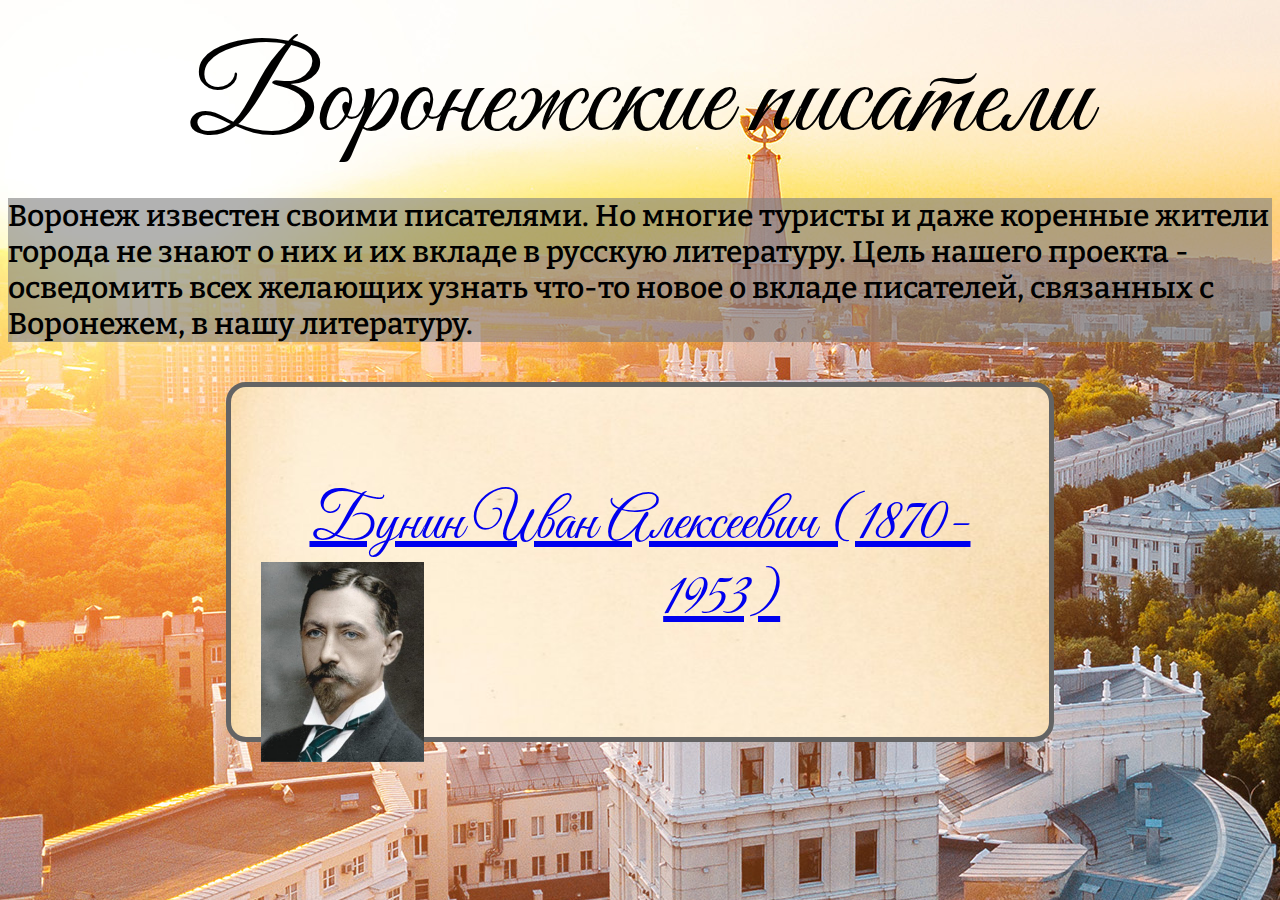
==== index.html @ ada85713 "версия 1" ====
<!DOCTYPE html>
<html lang="en">
<head>
    <link rel="preconnect" href="https://fonts.googleapis.com">
<link rel="preconnect" href="https://fonts.gstatic.com" crossorigin>
<link href="https://fonts.googleapis.com/css2?family=Bitter:ital,wght@0,100..900;1,100..900&family=Great+Vibes&family=Pacifico&display=swap" rel="stylesheet">
    <link rel="preconnect" href="https://fonts.googleapis.com">
    <link rel="preconnect" href="https://fonts.gstatic.com" crossorigin>
    <link href="https://fonts.googleapis.com/css2?family=Great+Vibes&display=swap" rel="stylesheet">
    <link rel="stylesheet" href="styles.css">
    <meta charset="UTF-8">
    <meta name="viewport" content="width=device-width, initial-scale=1.0">
    <title>Сайт команды Троян</title>
</head>
<body style="img:'главная страница фон.jpg'">
    <div id="VORPIS">Воронежские писатели</div>
    <div id="osnovnoi">
            Воронеж известен своими писателями. Но многие туристы и даже коренные жители города
            не знают о них и их вкладе в русскую литературу. Цель нашего проекта - осведомить всех желающих узнать что-то
            новое о вкладе писателей, связанных с Воронежем, в нашу литературу.
    </div>
    <a href="bunin.html" >
    <div id="bunin">Бунин Иван Алексеевич (1870-1953)<img src="бунин.jpg" style="height:200px;float:left"></div></a>
</body>
</html>
---- styles.css ----
body{
    background-image:url('главная страница фон.jpg');
}
#VORPIS{
    font-size: 120px;
    font-family: "Great Vibes", cursive;
    font-weight: 550;
    font-style: normal;
    margin-left: auto;
    margin-right: auto;
    text-align: center;
    padding: 20px;
}
#osnovnoi{
    font-size: 30px;
    font-family: "Bitter", cursive;
    font-weight: 550;
    background-color: rgba(127,127,127,0.6);
}
#bunin{
    margin: 40px;
    background-image:url("литературный фон.jpg");
    border-width: 5px;
    border-style: solid;
    border-color: rgb(100, 100, 100);
    border-radius: 20px;
    width:60%;
    font-size: 60px;
    font-family: "Great Vibes", cursive;
    font-weight: 550;
    text-align: center;
    margin-left: auto;
    margin-right: auto;
    padding:30px;
    padding-top:100px;
    padding-bottom: 100px;
}
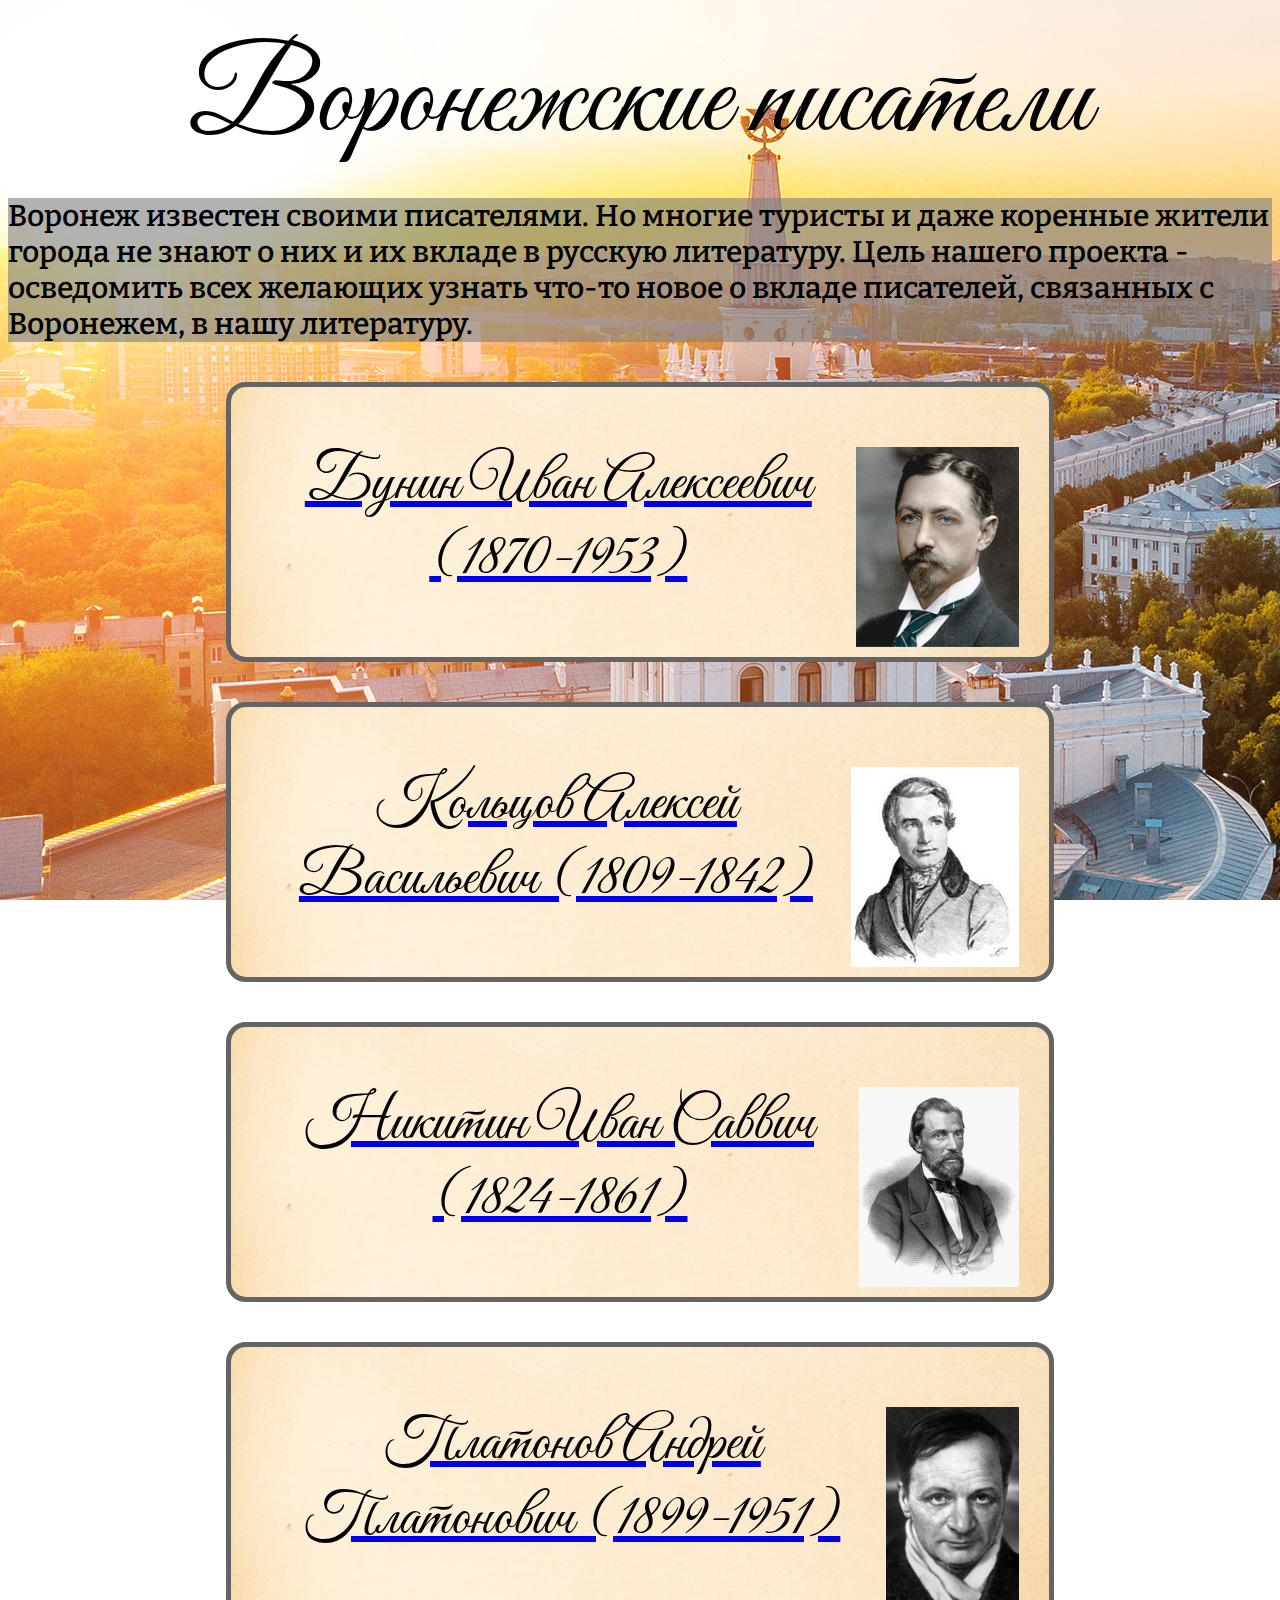
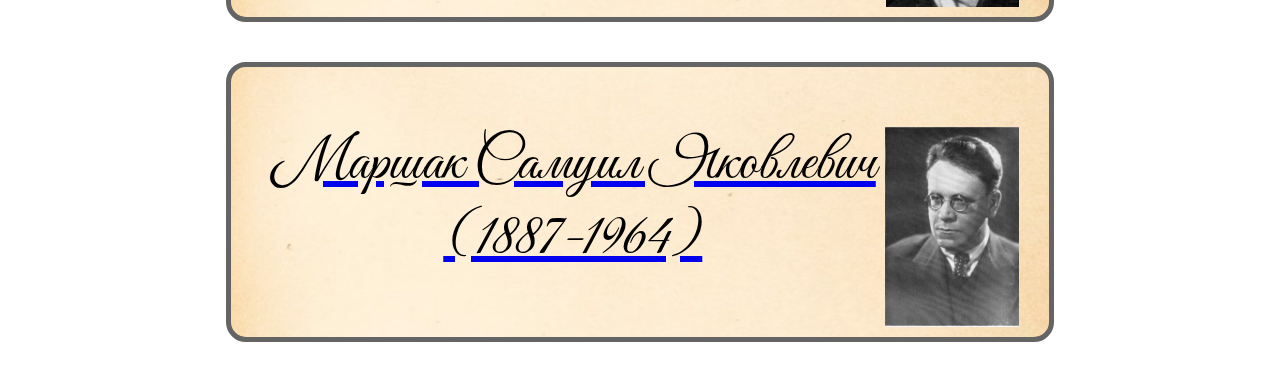
==== commit 9e380942: "2 версия" ====
--- a/index.html
+++ b/index.html
@@ -19,7 +19,11 @@
             не знают о них и их вкладе в русскую литературу. Цель нашего проекта - осведомить всех желающих узнать что-то
             новое о вкладе писателей, связанных с Воронежем, в нашу литературу.
     </div>
-    <a href="bunin.html" >
-    <div id="bunin">Бунин Иван Алексеевич (1870-1953)<img src="бунин.jpg" style="height:200px;float:left"></div></a>
+    <a href="bunin.html" target=_blank><div class="authors"><img src="бунин.jpg" style="height:200px;float:inline-end;"> <span>Бунин  Иван  Алексеевич (1870-1953)<span> </div></a>
+    <a href="koltsov.html" target=_blank><div class="authors"><img src="кольцов.jpg" style="height:200px;float:inline-end;"> <span>Кольцов  Алексей  Васильевич (1809-1842)<span> </div></a>
+    <a href="nikitin.html" target=_blank><div class="authors"><img src="никитин.jpg" style="height:200px;float:inline-end;"> <span>Никитин  Иван  Саввич (1824-1861)<span> </div></a>
+    <a href="platonov.html" target=_blank><div class="authors"><img src="платонов.jpg" style="height:200px;float:inline-end;"> <span>Платонов  Андрей  Платонович (1899-1951)<span> </div></a>
+    <a href="marshak.html" target=_blank><div class="authors"><img src="маршак.jpg" style="height:200px;float:inline-end;"> <span>Маршак  Самуил  Яковлевич (1887-1964)<span> </div></a>
+
 </body>
 </html>--- a/styles.css
+++ b/styles.css
@@ -1,5 +1,6 @@
 body{
     background-image:url('главная страница фон.jpg');
+    background-attachment: fixed;
 }
 #VORPIS{
     font-size: 120px;
@@ -17,7 +18,7 @@
     font-weight: 550;
     background-color: rgba(127,127,127,0.6);
 }
-#bunin{
+.authors{
     margin: 40px;
     background-image:url("литературный фон.jpg");
     border-width: 5px;
@@ -28,10 +29,11 @@
     font-size: 60px;
     font-family: "Great Vibes", cursive;
     font-weight: 550;
+    color:black;
     text-align: center;
     margin-left: auto;
     margin-right: auto;
     padding:30px;
-    padding-top:100px;
-    padding-bottom: 100px;
+    padding-top:60px;
+    padding-bottom: 60px;
 }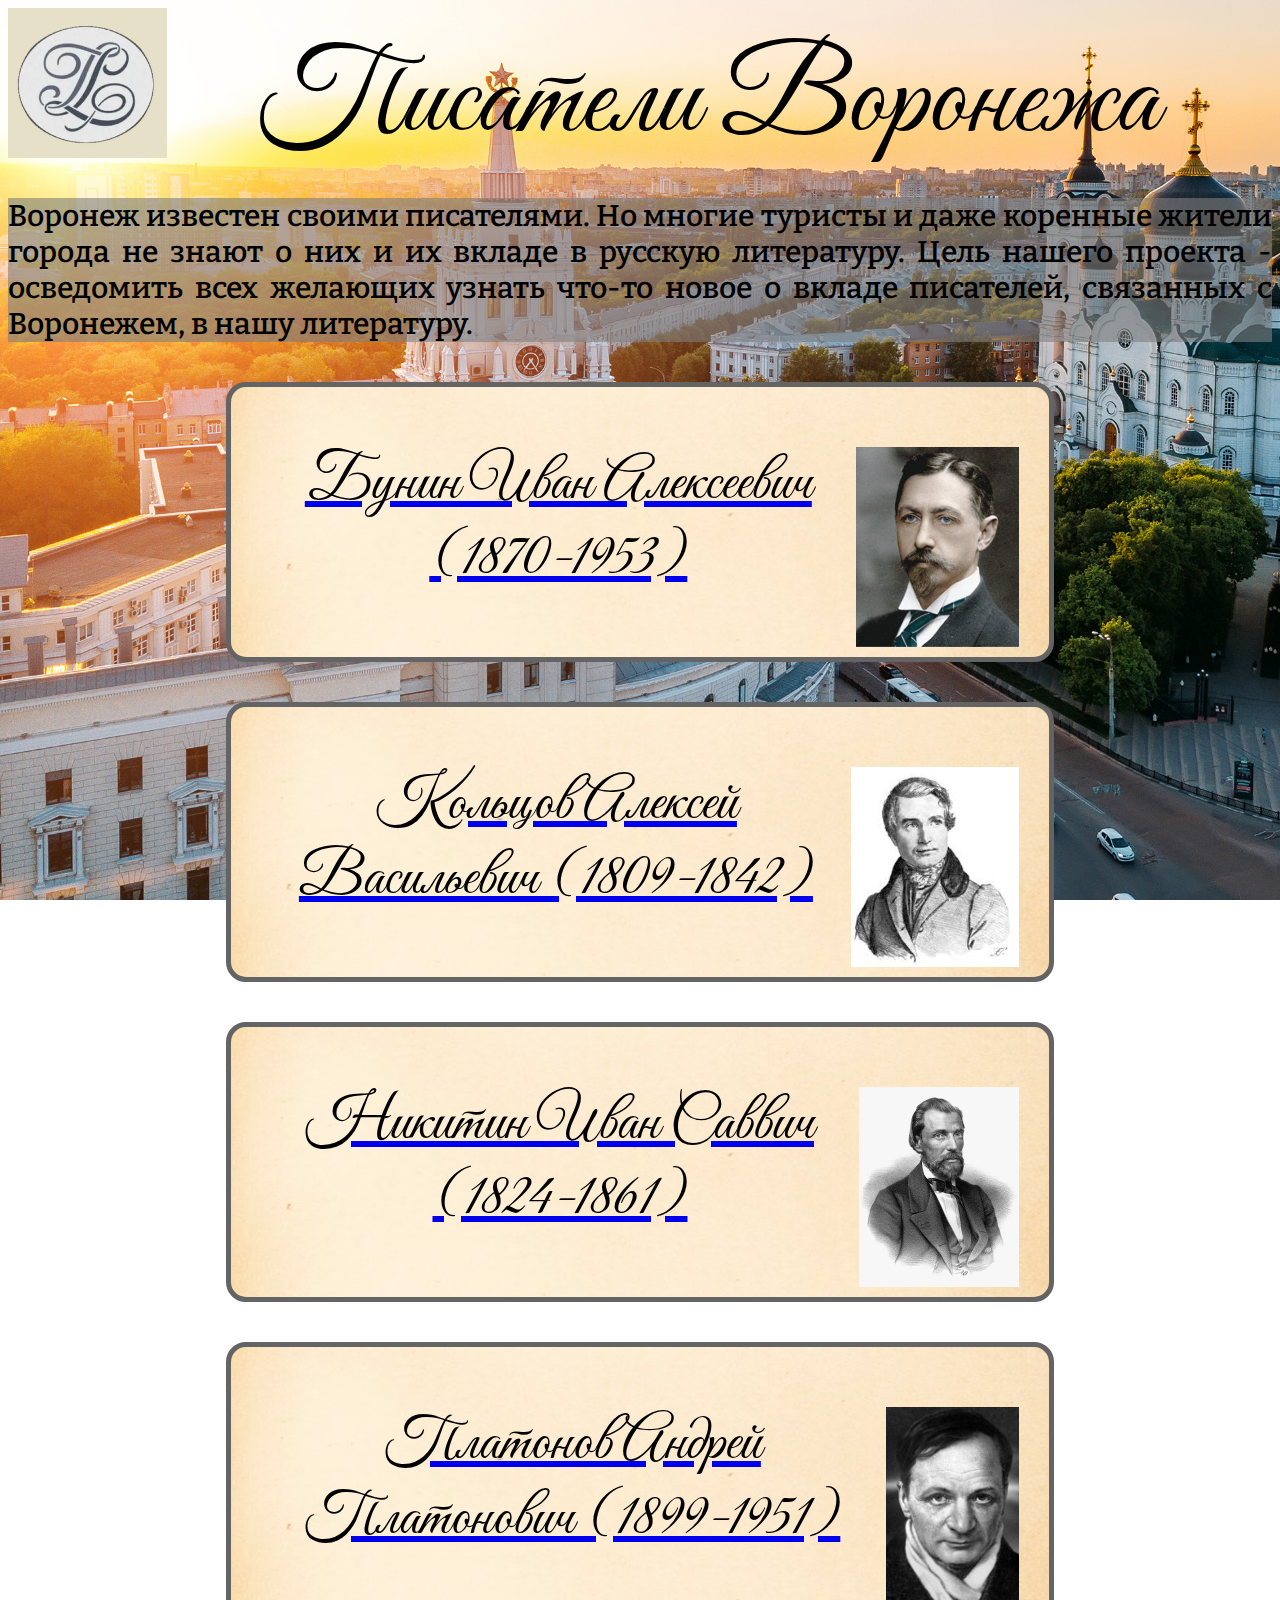
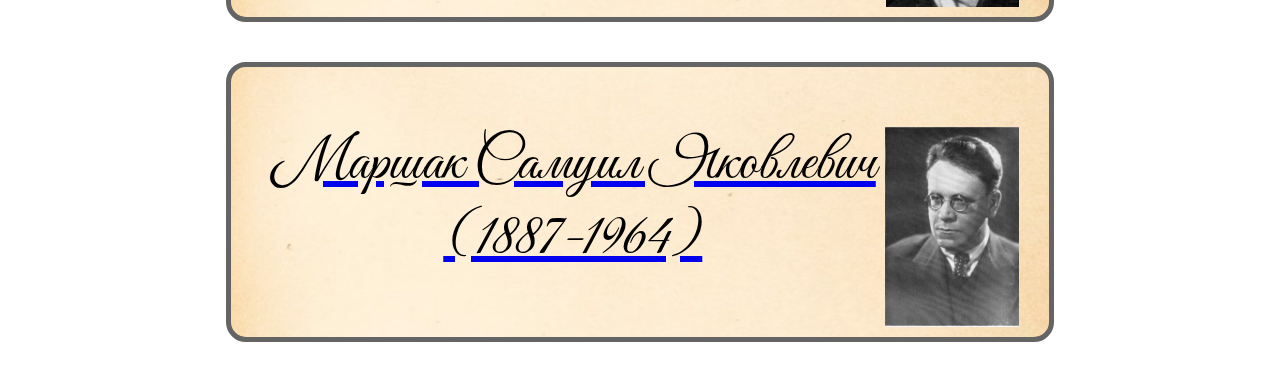
==== commit 56e0535c: "верися 3" ====
--- a/index.html
+++ b/index.html
@@ -13,7 +13,8 @@
     <title>Сайт команды Троян</title>
 </head>
 <body style="img:'главная страница фон.jpg'">
-    <div id="VORPIS">Воронежские писатели</div>
+    <img src="лого.png" style="float:left; height: 150px;">
+    <div id="VORPIS">Писатели Воронежа</div>
     <div id="osnovnoi">
             Воронеж известен своими писателями. Но многие туристы и даже коренные жители города
             не знают о них и их вкладе в русскую литературу. Цель нашего проекта - осведомить всех желающих узнать что-то
--- a/styles.css
+++ b/styles.css
@@ -1,6 +1,7 @@
 body{
     background-image:url('главная страница фон.jpg');
     background-attachment: fixed;
+    background-size: cover;
 }
 #VORPIS{
     font-size: 120px;
@@ -17,6 +18,7 @@
     font-family: "Bitter", cursive;
     font-weight: 550;
     background-color: rgba(127,127,127,0.6);
+    text-align:justify;
 }
 .authors{
     margin: 40px;
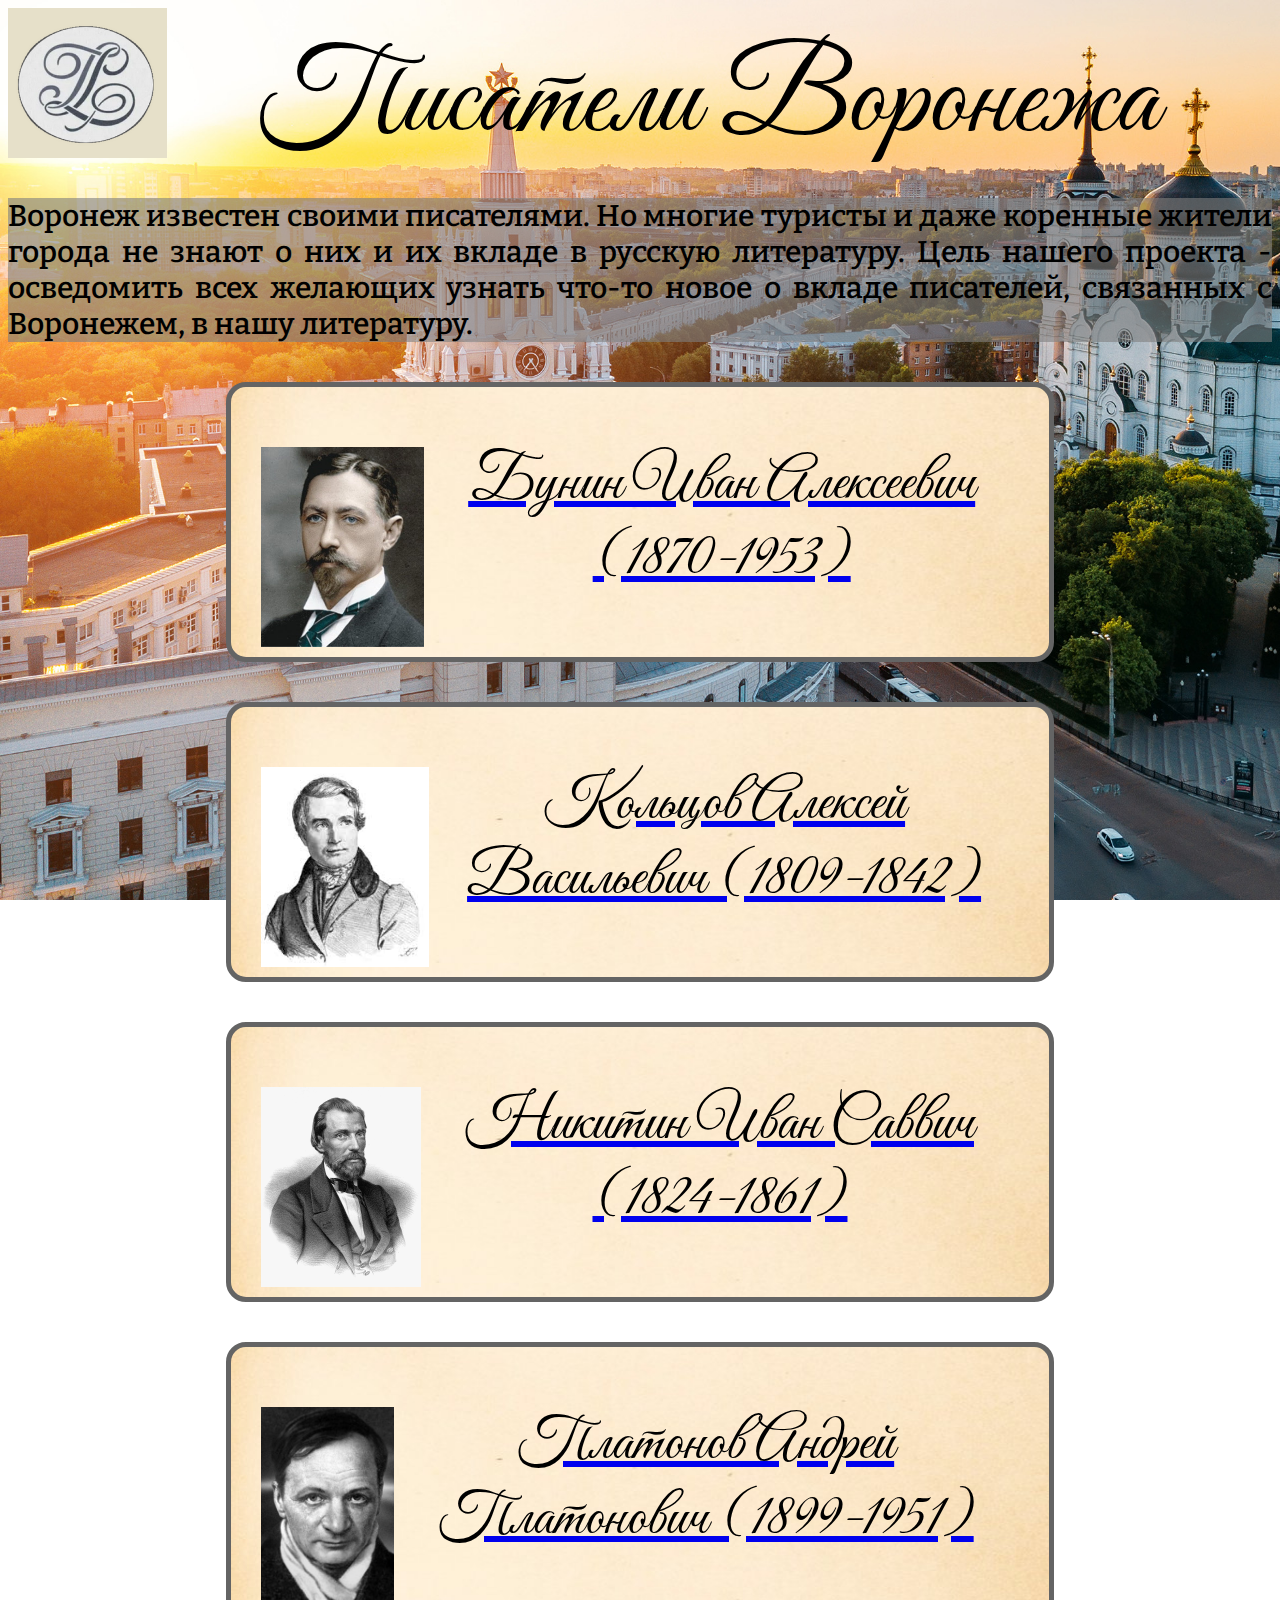
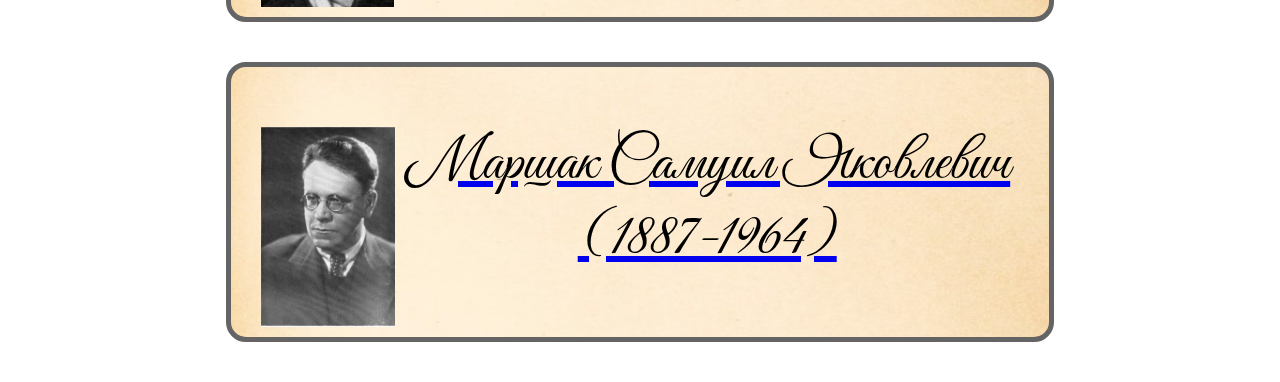
==== commit 3f697ce4: "версия 3.1" ====
--- a/index.html
+++ b/index.html
@@ -20,11 +20,11 @@
             не знают о них и их вкладе в русскую литературу. Цель нашего проекта - осведомить всех желающих узнать что-то
             новое о вкладе писателей, связанных с Воронежем, в нашу литературу.
     </div>
-    <a href="bunin.html" target=_blank><div class="authors"><img src="бунин.jpg" style="height:200px;float:inline-end;"> <span>Бунин  Иван  Алексеевич (1870-1953)<span> </div></a>
-    <a href="koltsov.html" target=_blank><div class="authors"><img src="кольцов.jpg" style="height:200px;float:inline-end;"> <span>Кольцов  Алексей  Васильевич (1809-1842)<span> </div></a>
-    <a href="nikitin.html" target=_blank><div class="authors"><img src="никитин.jpg" style="height:200px;float:inline-end;"> <span>Никитин  Иван  Саввич (1824-1861)<span> </div></a>
-    <a href="platonov.html" target=_blank><div class="authors"><img src="платонов.jpg" style="height:200px;float:inline-end;"> <span>Платонов  Андрей  Платонович (1899-1951)<span> </div></a>
-    <a href="marshak.html" target=_blank><div class="authors"><img src="маршак.jpg" style="height:200px;float:inline-end;"> <span>Маршак  Самуил  Яковлевич (1887-1964)<span> </div></a>
+    <a href="bunin.html" target=_blank><div class="authors"><img src="бунин.jpg" style="height:200px;float:left;"> <span>Бунин  Иван  Алексеевич (1870-1953)<span> </div></a>
+    <a href="koltsov.html" target=_blank><div class="authors"><img src="кольцов.jpg" style="height:200px;float:left;"> <span>Кольцов  Алексей  Васильевич (1809-1842)<span> </div></a>
+    <a href="nikitin.html" target=_blank><div class="authors"><img src="никитин.jpg" style="height:200px;float:left;"> <span>Никитин  Иван  Саввич (1824-1861)<span> </div></a>
+    <a href="platonov.html" target=_blank><div class="authors"><img src="платонов.jpg" style="height:200px;float:left;"> <span>Платонов  Андрей  Платонович (1899-1951)<span> </div></a>
+    <a href="marshak.html" target=_blank><div class="authors"><img src="маршак.jpg" style="height:200px;float:left;"> <span>Маршак  Самуил  Яковлевич (1887-1964)<span> </div></a>
 
 </body>
 </html>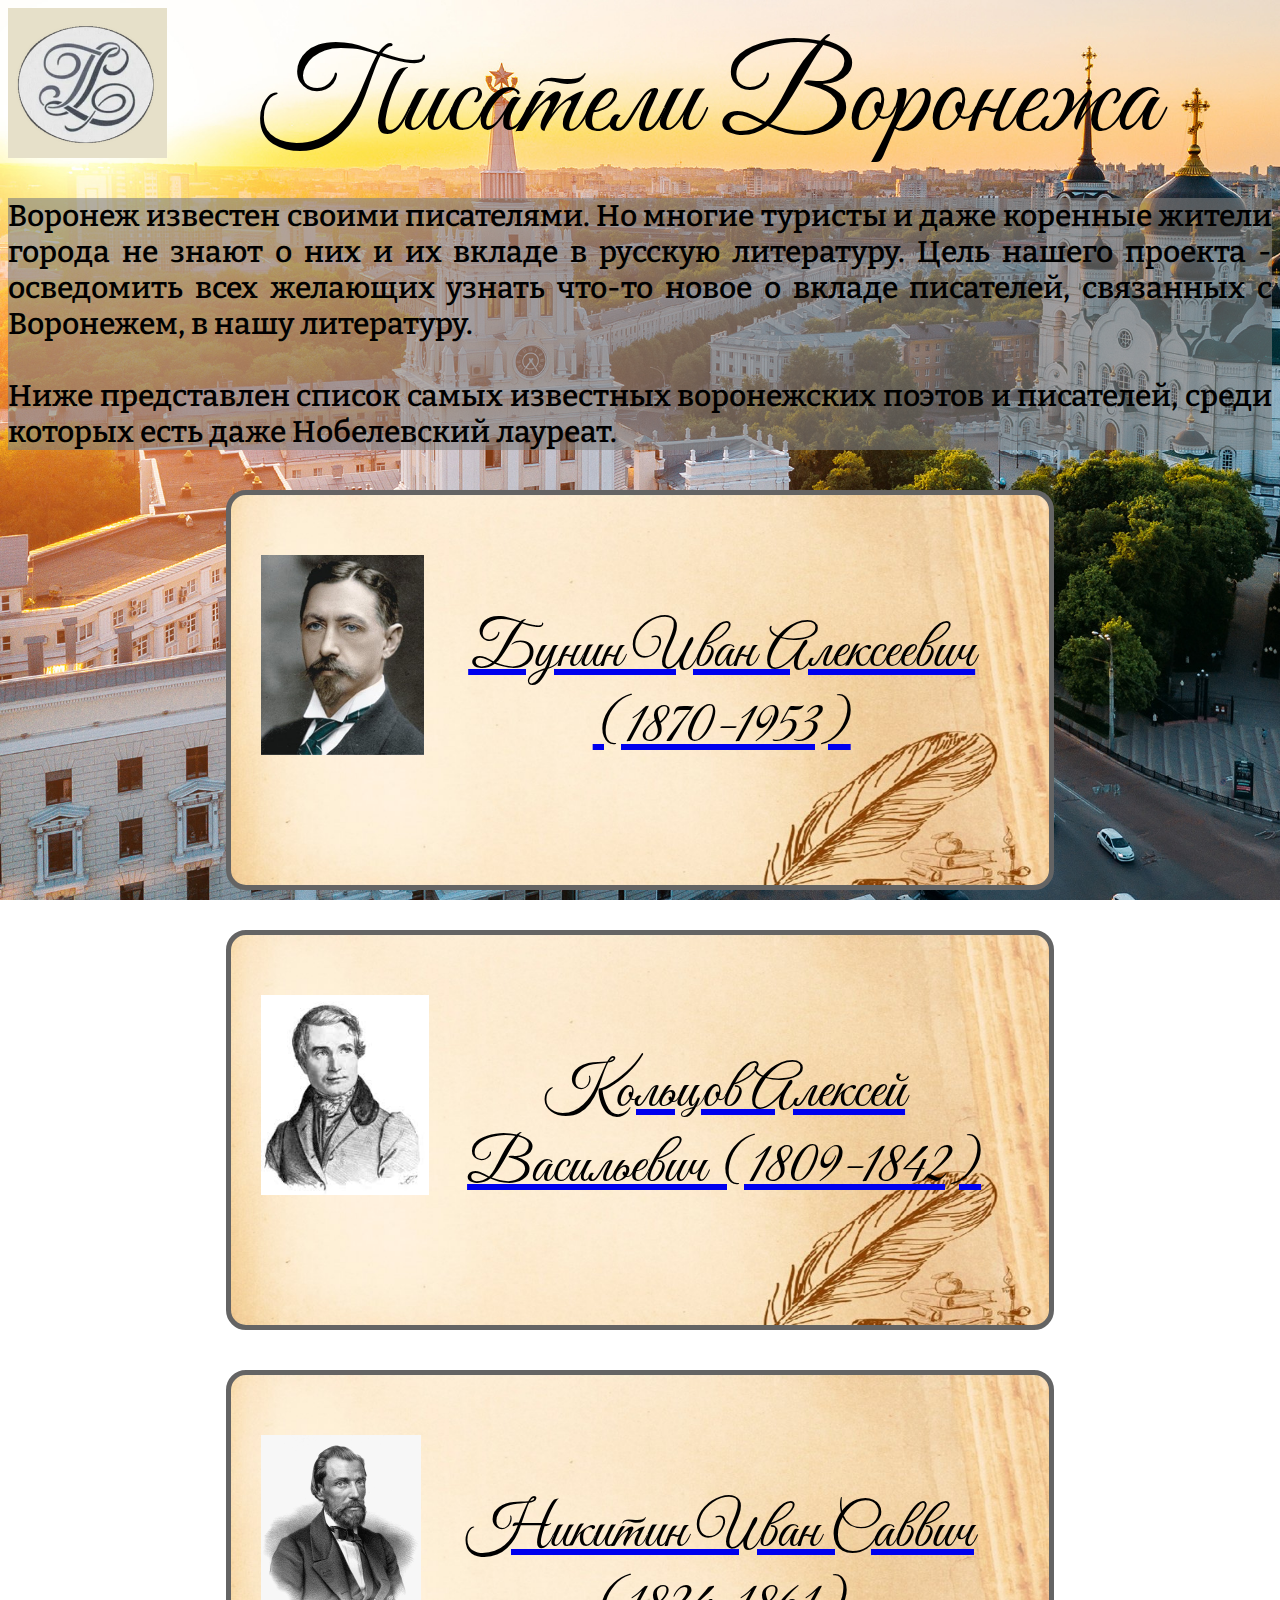
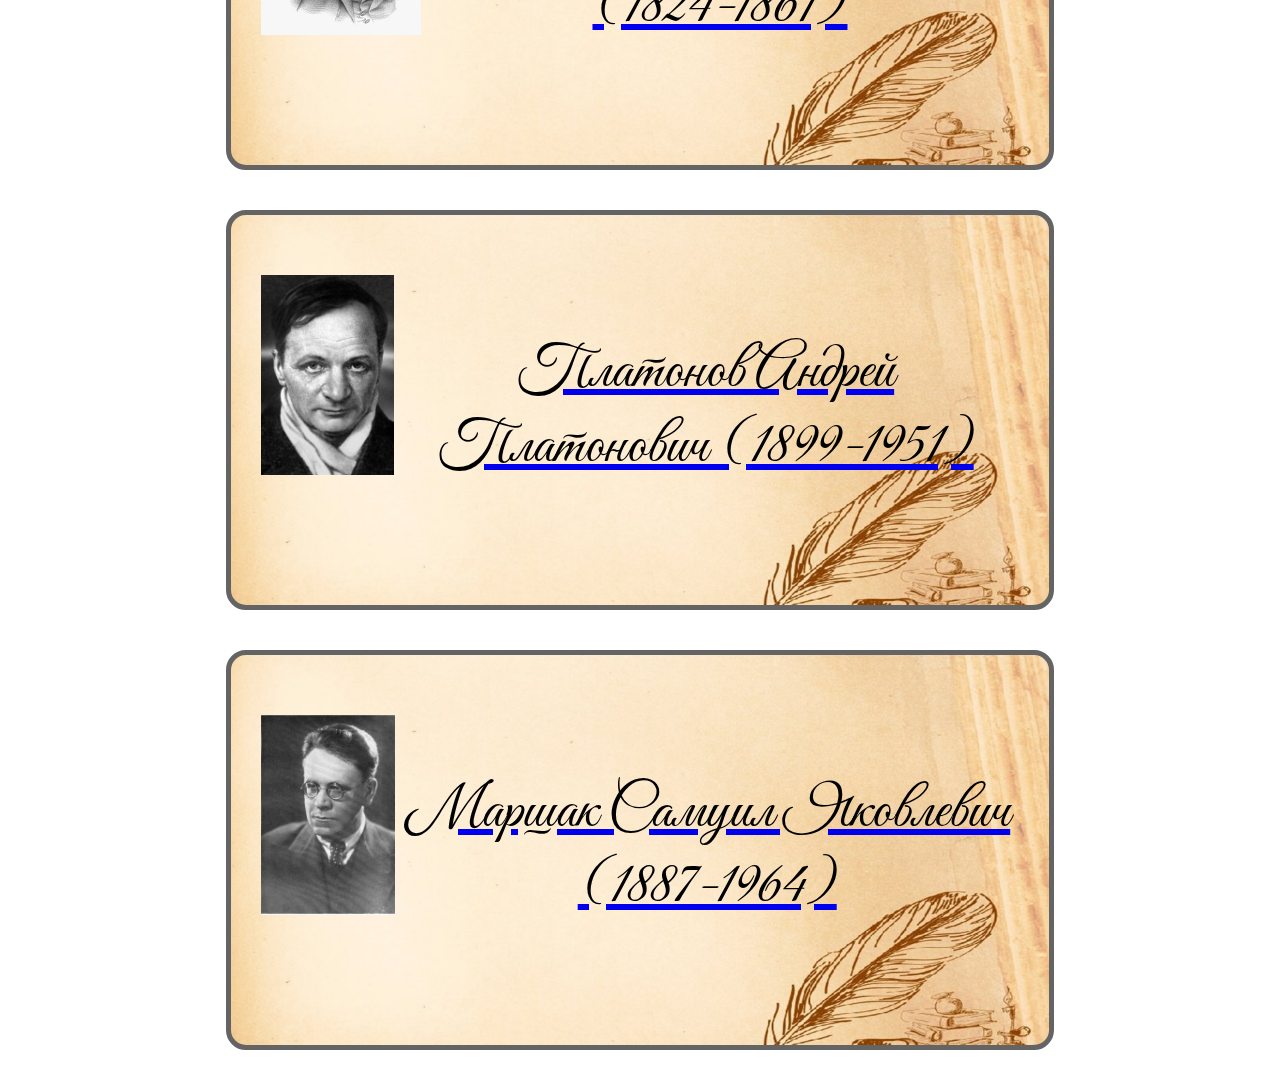
==== commit 93f1cecd: "верися 4" ====
--- a/index.html
+++ b/index.html
@@ -13,18 +13,20 @@
     <title>Сайт команды Троян</title>
 </head>
 <body style="img:'главная страница фон.jpg'">
-    <img src="лого.png" style="float:left; height: 150px;">
+    <a href="pashalka.html" target=_blank><img src="лого.png" style="float:left; height: 150px;"></a>
     <div id="VORPIS">Писатели Воронежа</div>
     <div id="osnovnoi">
             Воронеж известен своими писателями. Но многие туристы и даже коренные жители города
             не знают о них и их вкладе в русскую литературу. Цель нашего проекта - осведомить всех желающих узнать что-то
-            новое о вкладе писателей, связанных с Воронежем, в нашу литературу.
+            новое о вкладе писателей, связанных с Воронежем, в нашу литературу. 
+            <br><br>
+            Ниже представлен список самых известных воронежских поэтов и писателей, среди которых есть даже Нобелевский лауреат.
     </div>
-    <a href="bunin.html" target=_blank><div class="authors"><img src="бунин.jpg" style="height:200px;float:left;"> <span>Бунин  Иван  Алексеевич (1870-1953)<span> </div></a>
-    <a href="koltsov.html" target=_blank><div class="authors"><img src="кольцов.jpg" style="height:200px;float:left;"> <span>Кольцов  Алексей  Васильевич (1809-1842)<span> </div></a>
-    <a href="nikitin.html" target=_blank><div class="authors"><img src="никитин.jpg" style="height:200px;float:left;"> <span>Никитин  Иван  Саввич (1824-1861)<span> </div></a>
-    <a href="platonov.html" target=_blank><div class="authors"><img src="платонов.jpg" style="height:200px;float:left;"> <span>Платонов  Андрей  Платонович (1899-1951)<span> </div></a>
-    <a href="marshak.html" target=_blank><div class="authors"><img src="маршак.jpg" style="height:200px;float:left;"> <span>Маршак  Самуил  Яковлевич (1887-1964)<span> </div></a>
+    <a href="bunin.html" target=_blank><div class="authors"><img src="бунин.jpg" style="height:200px;float:left;"> <p>Бунин Иван Алексеевич (1870-1953)<p> </div></a>
+    <a href="koltsov.html" target=_blank><div class="authors"><img src="кольцов.jpg" style="height:200px;float:left;"> <p>Кольцов  Алексей  Васильевич (1809-1842)<p> </div></a>
+    <a href="nikitin.html" target=_blank><div class="authors"><img src="никитин.jpg" style="height:200px;float:left;"> <p>Никитин  Иван  Саввич (1824-1861)</p> </div></a>
+    <a href="platonov.html" target=_blank><div class="authors"><img src="платонов.jpg" style="height:200px;float:left;"> <p>Платонов  Андрей  Платонович (1899-1951)</p> </div></a>
+    <a href="marshak.html" target=_blank><div class="authors"><img src="маршак.jpg" style="height:200px;float:left;"> <p>Маршак  Самуил  Яковлевич (1887-1964)</p> </div></a>
 
 </body>
 </html>--- a/styles.css
+++ b/styles.css
@@ -21,8 +21,10 @@
     text-align:justify;
 }
 .authors{
+    align-items: center;
     margin: 40px;
     background-image:url("литературный фон.jpg");
+    background-size: cover;
     border-width: 5px;
     border-style: solid;
     border-color: rgb(100, 100, 100);
@@ -38,4 +40,16 @@
     padding:30px;
     padding-top:60px;
     padding-bottom: 60px;
+}
+.container {
+    display: flex;
+    align-items: center;
+}
+
+.image {
+    margin-right: 20px;
+}
+
+.text {
+    text-align: center;
 }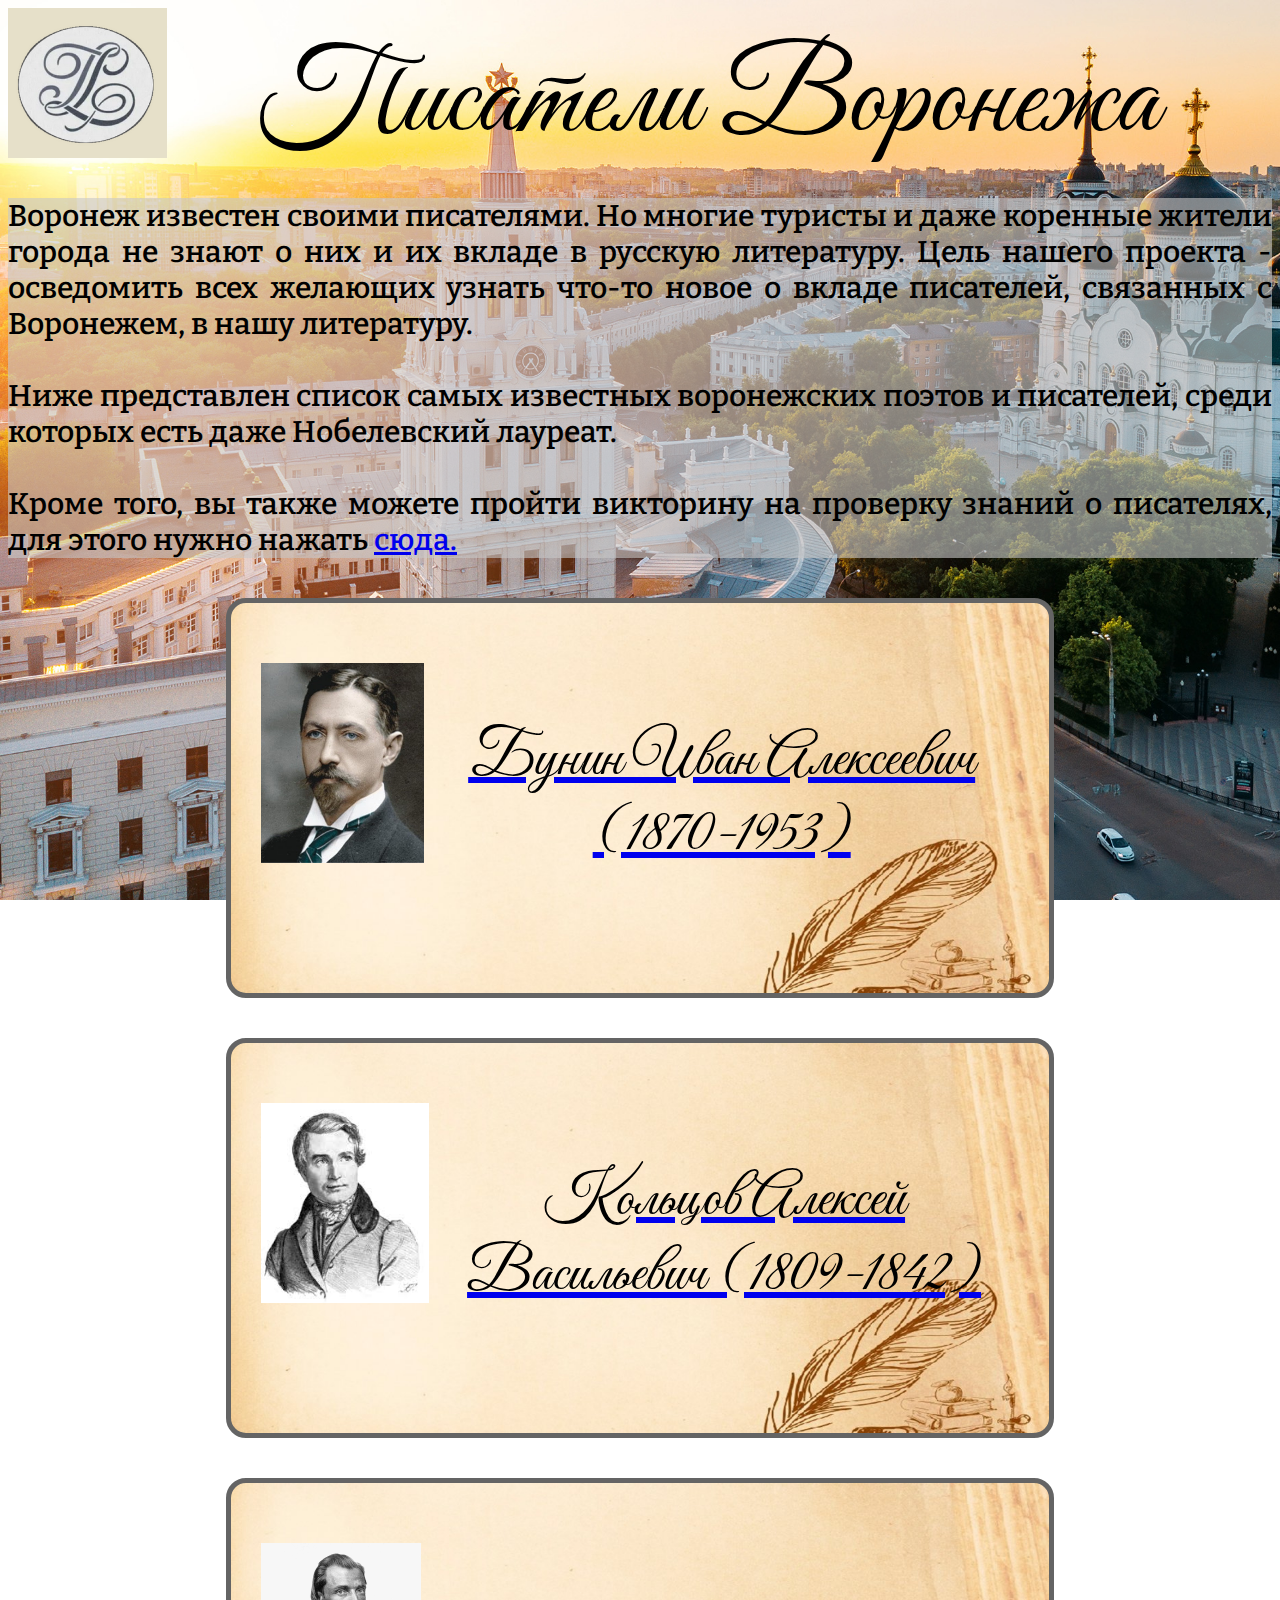
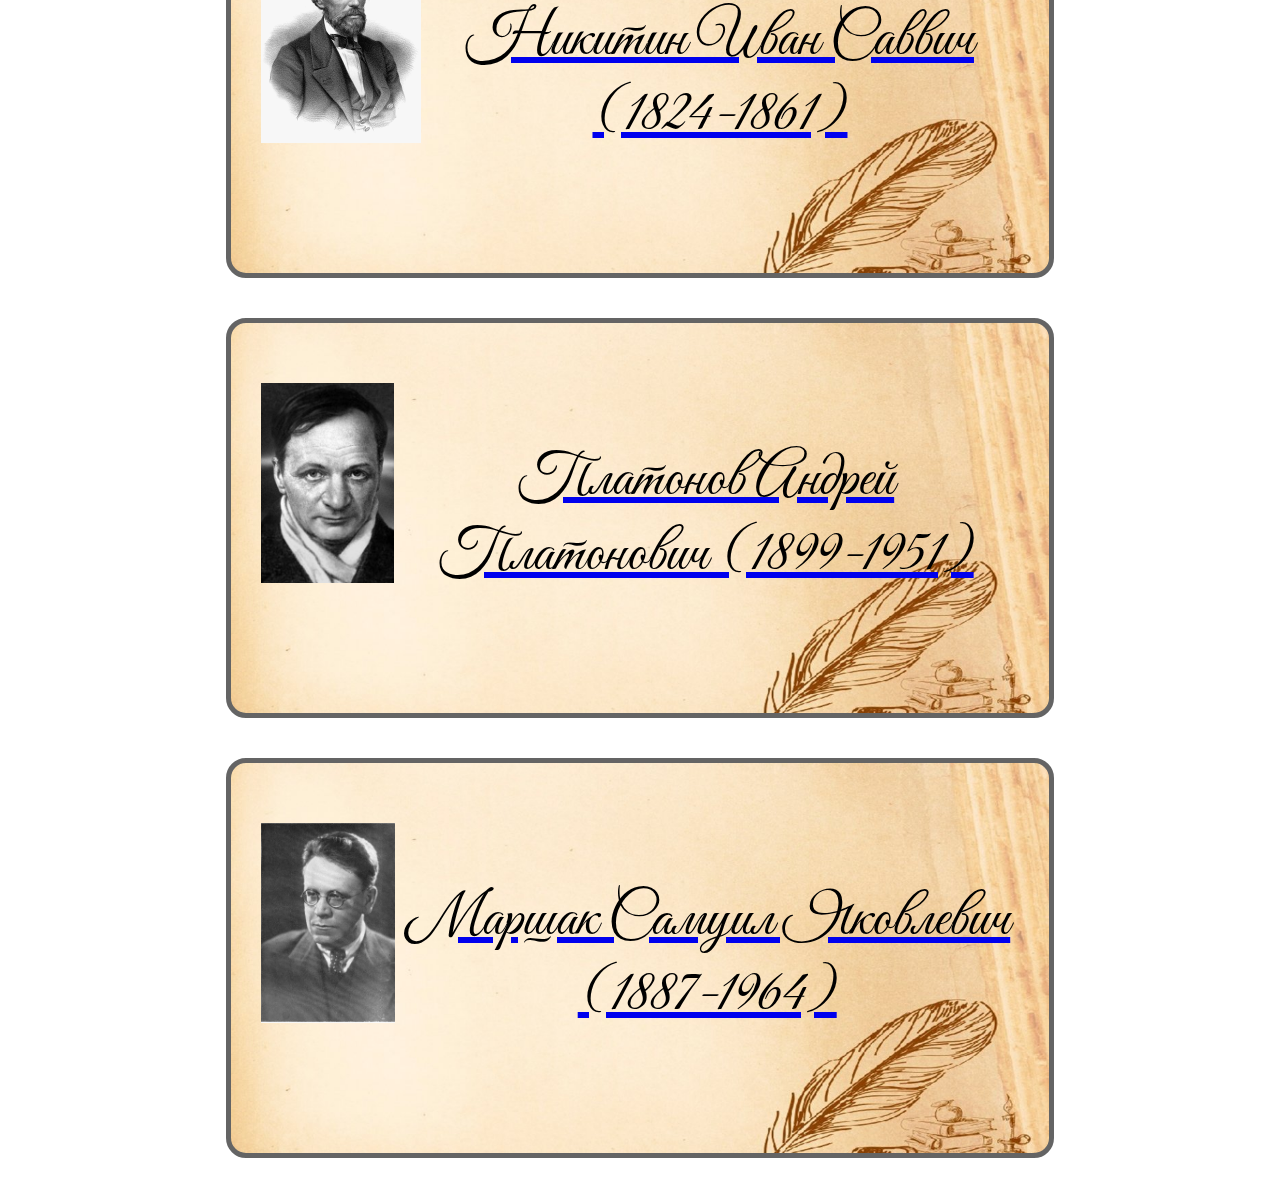
==== commit e5c2d907: "финал" ====
--- a/index.html
+++ b/index.html
@@ -21,6 +21,8 @@
             новое о вкладе писателей, связанных с Воронежем, в нашу литературу. 
             <br><br>
             Ниже представлен список самых известных воронежских поэтов и писателей, среди которых есть даже Нобелевский лауреат.
+            <br><br>
+            Кроме того, вы также можете пройти викторину на проверку знаний о писателях, для этого нужно нажать <a href="https://madte.st/5Z1RE90B">сюда.</a>
     </div>
     <a href="bunin.html" target=_blank><div class="authors"><img src="бунин.jpg" style="height:200px;float:left;"> <p>Бунин Иван Алексеевич (1870-1953)<p> </div></a>
     <a href="koltsov.html" target=_blank><div class="authors"><img src="кольцов.jpg" style="height:200px;float:left;"> <p>Кольцов  Алексей  Васильевич (1809-1842)<p> </div></a>
--- a/styles.css
+++ b/styles.css
@@ -17,7 +17,7 @@
     font-size: 30px;
     font-family: "Bitter", cursive;
     font-weight: 550;
-    background-color: rgba(127,127,127,0.6);
+    background-color: rgba(200,200,200,0.6);
     text-align:justify;
 }
 .authors{
